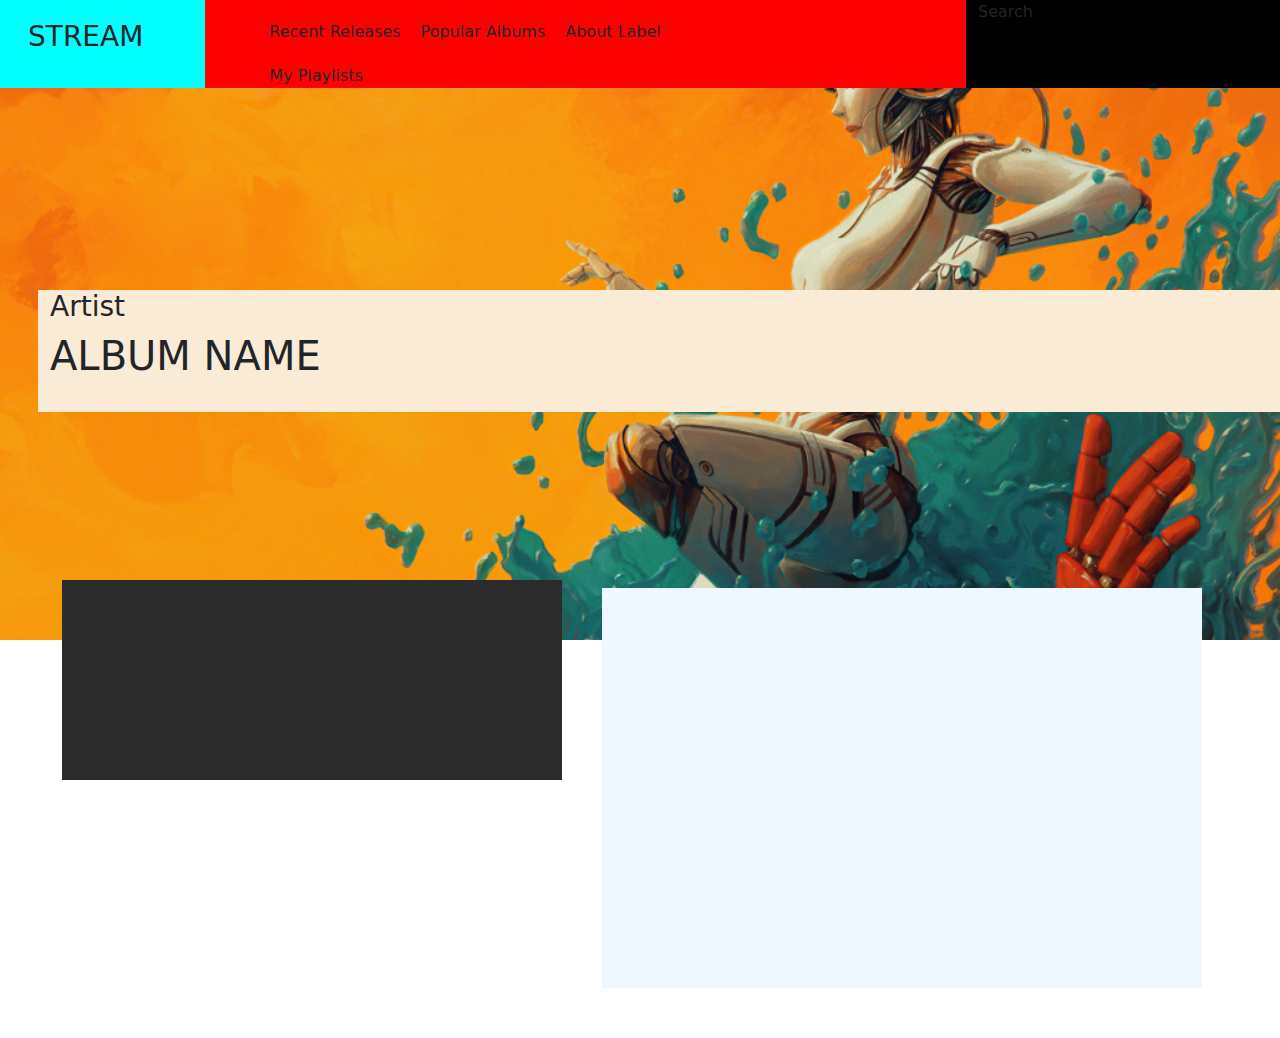
==== index.html @ 58744e67 "project setup" ====
<!DOCTYPE html>
<html lang="en">
<head>
    <meta charset="UTF-8">
    <meta http-equiv="X-UA-Compatible" content="IE=edge">
    <meta name="viewport" content="width=device-width, initial-scale=1.0">
    <title>Week 5</title>

    <!--External Sources-->
    <link rel="stylesheet" href="https://cdn.jsdelivr.net/npm/bootstrap@5.2.3/dist/css/bootstrap.min.css">
    <script src="https://cdn.jsdelivr.net/npm/bootstrap@5.2.3/dist/js/bootstrap.min.js"></script>

    <!--Internal Sources-->
    <link rel="stylesheet" href="css/main.css">
 
</head>
<body>
    <nav>
        <div class="row">
            <div class="col-2">
                <div class="logo">
                    <h3>STREAM</h3>
                </div>
            </div>
        <div class="col-7">
            <div class="nav-con">
                <ul>
                    <li>Recent Releases</li>
                    <li>Popular Albums</li>
                    <li>About Label</li>
                    <li>My Playlists</li>
                </ul>
            </div>
        </div>
        <div class="col-3">
            <div class="button">Search</div>
        </div>
        </div>
    
    </nav>

    <header> 
        <div class="row">
            <div class="col-12"><h3>Artist</h3></div>
        </div>
        <div class="row">
            <div class="col-12"><h1>ALBUM NAME</h1></div>
        </div>
        <div class="row">
            <div class="col-12">
                <div class="btn inverted"></div>
                <div class="btn normal"></div>
                <div class="btn-like"></div>
            </div>
        </div>
    </header>

    <div class="container-fluid">
        <div class="row">
            <div class="col-6">
                <div class="col-left"></div>
            </div>
            <div class="col-6">
                <div class="col-right">
                    <div class="text"><h1></h1></div>
                    <div class="btn-slider"></div>
                </div>
            </div>
        </div>
        <div class="row">
            <div class="col-3 video"></div>
            <div class="col-3"></div>
            <div class="col-3"></div>
            <div class="col-3"></div>
        </div>
        <div class="row">
            <div class="col-3"></div>
            <div class="col-3"></div>
            <div class="col-3"></div>
            <div class="col-3"></div>
        </div>
        <div class="row">
            <div class="col-3"></div>
            <div class="col-3"></div>
            <div class="col-3"></div>
            <div class="col-3"></div>
        </div>
     </div>    
    <footer></footer>
</body>
</html>
---- css/main.css ----
nav{
    width: 100%;
    height: 40px;
}
.nav-con{
    float: right;
    margin-right: 250px;
}
.col-2{
    padding-left: 40px;
    padding-top: 20px;
    background-color: aqua;
}
.col-7{
    background-color: red;
}
.col-3{
    background-color: black;

}
.col-12{
    background-color: antiquewhite;
}
.nav-con ul{
    list-style: none;
}
.nav-con li{
    float: left;
    margin-left: 20px;
    padding-top: 20px;  

}

header{
    width: 100%;
    height: 600px;
    background-image: url("../assets/logic_no_pressure_home_cover_image.png");
    background-size: cover;
    background-position: center;
    padding-left: 50px;
    padding-top: 250px;
}
.col-6{
    margin-top: -60px;
    margin-bottom: 50px;
}
.col-left{
    width: 500px;
    height: 200px;
    margin-left: 50px;
    background-color: #2b2b2b;
}
.col-right{
    width: 600px;
    height: 400px;
    background-color: aliceblue;
    margin-left: -50px;
}
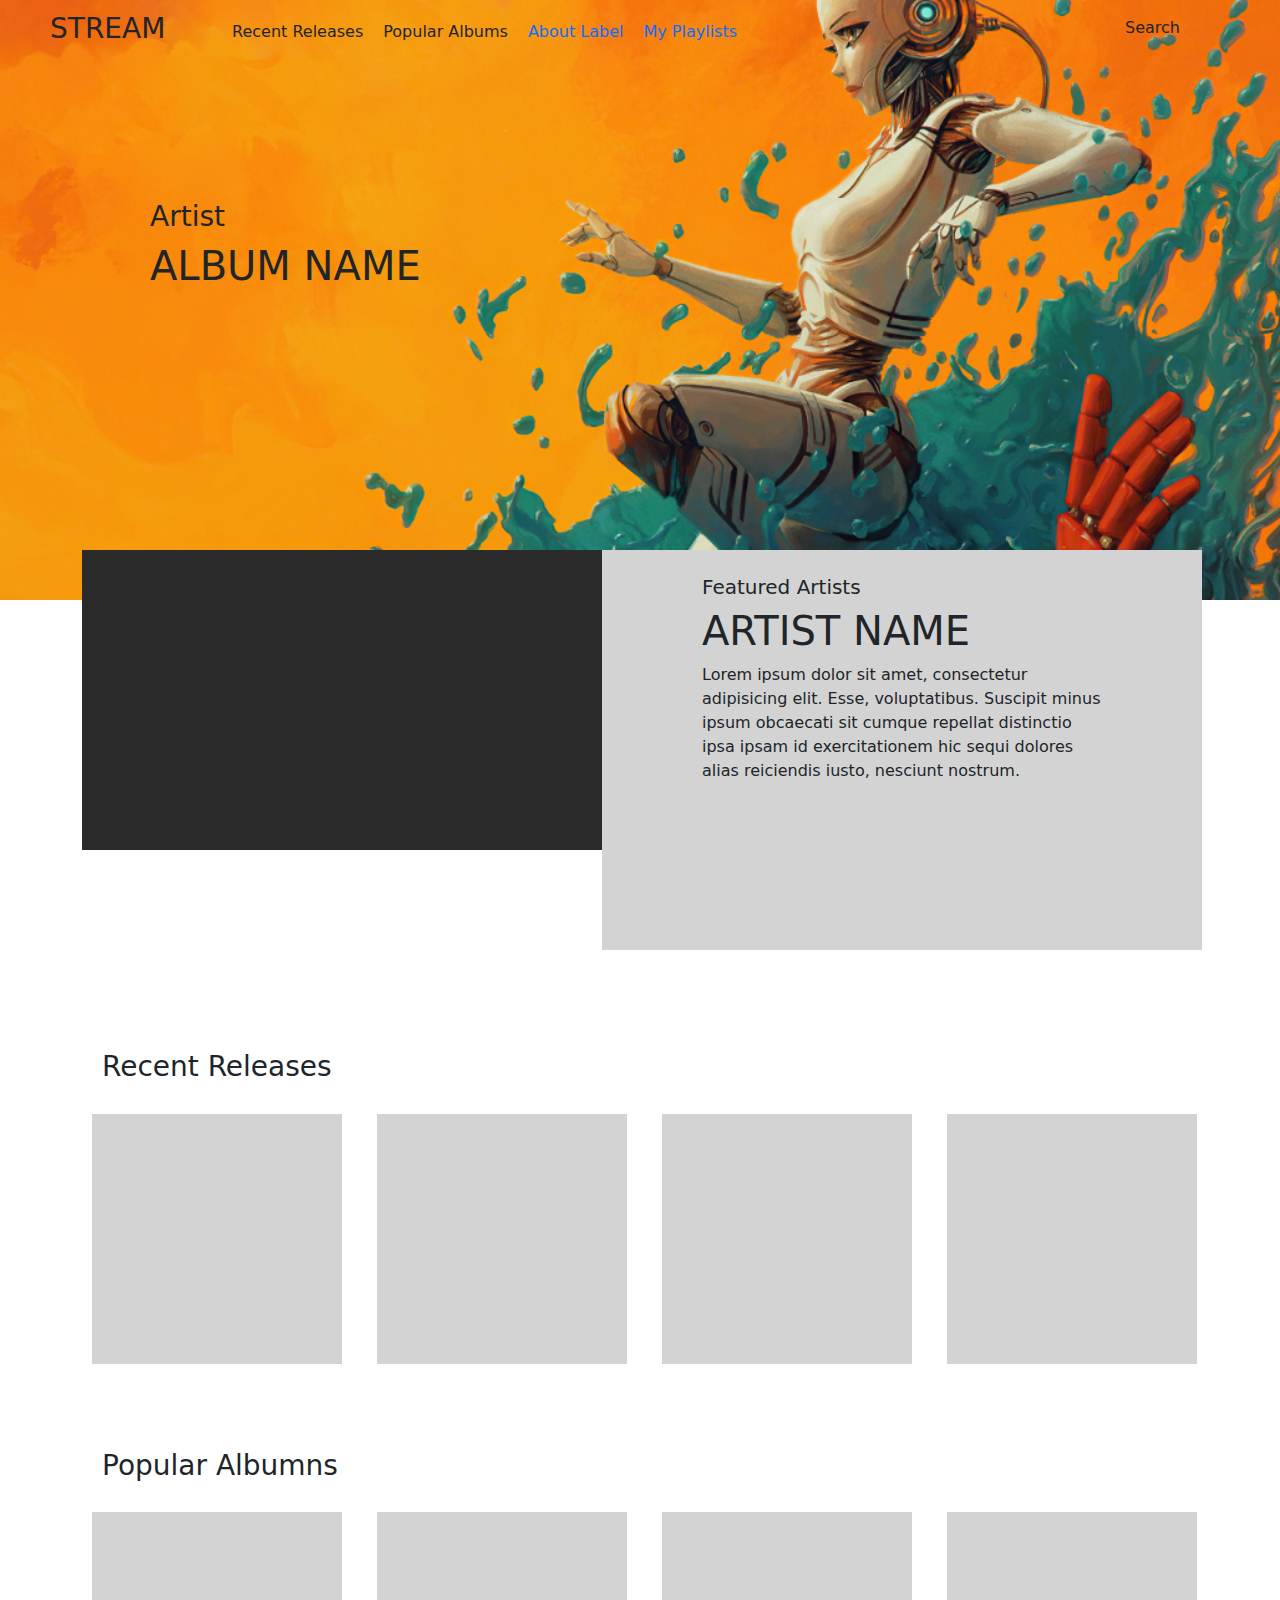
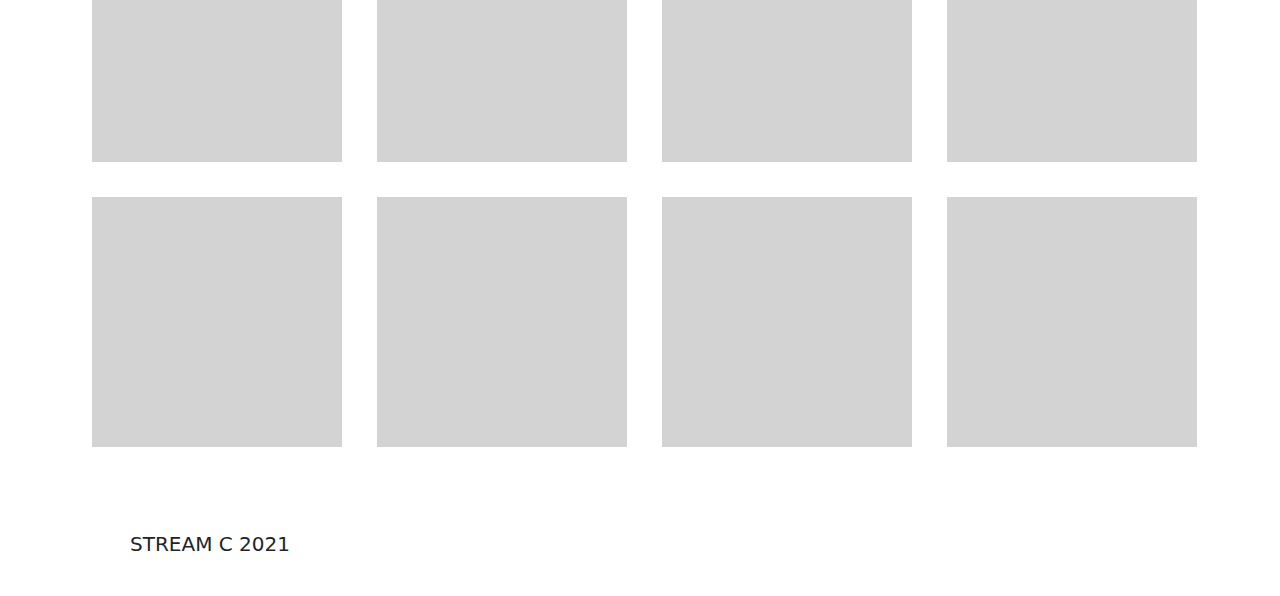
==== commit 3d585141: "Holy Fuck It's working" ====
--- a/index.html
+++ b/index.html
@@ -4,7 +4,7 @@
     <meta charset="UTF-8">
     <meta http-equiv="X-UA-Compatible" content="IE=edge">
     <meta name="viewport" content="width=device-width, initial-scale=1.0">
-    <title>Week 5</title>
+    <title>Page 1</title>
 
     <!--External Sources-->
     <link rel="stylesheet" href="https://cdn.jsdelivr.net/npm/bootstrap@5.2.3/dist/css/bootstrap.min.css">
@@ -16,76 +16,101 @@
 </head>
 <body>
     <nav>
-        <div class="row">
-            <div class="col-2">
-                <div class="logo">
-                    <h3>STREAM</h3>
-                </div>
-            </div>
-        <div class="col-7">
-            <div class="nav-con">
-                <ul>
-                    <li>Recent Releases</li>
-                    <li>Popular Albums</li>
-                    <li>About Label</li>
-                    <li>My Playlists</li>
-                </ul>
-            </div>
+        <div class="logo">
+            <h3>STREAM</h3>
         </div>
-        <div class="col-3">
+
+        <div class="nav-con">
+            <ul>  
+                <li>Recent Releases</li>
+                <li>Popular Albums</li>
+                <a href="pages/about.html"><li>About Label</li></a>
+                <a href="pages/playlist.html"><li>My Playlists</li></a>  
+            </ul>
             <div class="button">Search</div>
         </div>
-        </div>
-    
     </nav>
 
     <header> 
-        <div class="row">
-            <div class="col-12"><h3>Artist</h3></div>
-        </div>
-        <div class="row">
-            <div class="col-12"><h1>ALBUM NAME</h1></div>
-        </div>
-        <div class="row">
-            <div class="col-12">
+            <h3>Artist</h3>
+            <h1>ALBUM NAME</h1>
                 <div class="btn inverted"></div>
                 <div class="btn normal"></div>
                 <div class="btn-like"></div>
-            </div>
-        </div>
     </header>
 
-    <div class="container-fluid">
+    <div class="container">
         <div class="row">
             <div class="col-6">
-                <div class="col-left"></div>
+                <div class="col-left"><iframe style="position:relative; z-index: 2;" width="600" height="300" src="https://www.youtube.com/embed/Q4vryZTr6MA" title="YouTube video player" frameborder="0" allow="accelerometer; autoplay; clipboard-write; encrypted-media; gyroscope; picture-in-picture; web-share" allowfullscreen></iframe></div>
             </div>
             <div class="col-6">
                 <div class="col-right">
-                    <div class="text"><h1></h1></div>
+                    <div class="text">
+                        <h5>Featured Artists</h5>
+                        <h1>ARTIST NAME</h1>
+                        <p>Lorem ipsum dolor sit amet, consectetur adipisicing elit. Esse, voluptatibus. Suscipit minus ipsum obcaecati sit cumque repellat distinctio ipsa ipsam id exercitationem hic sequi dolores alias reiciendis iusto, nesciunt nostrum.</p>
+                    </div>
                     <div class="btn-slider"></div>
                 </div>
             </div>
         </div>
+
+        <div id="txt">
+            <h3>Recent Releases</h3>
+        </div>
+
         <div class="row">
-            <div class="col-3 video"></div>
-            <div class="col-3"></div>
-            <div class="col-3"></div>
-            <div class="col-3"></div>
+            <div class="col-3">
+                <div class="col-box"></div>
+            </div>
+            <div class="col-3">
+                <div class="col-box"></div>
+            </div>
+            <div class="col-3">
+                <div class="col-box"></div>
+            </div>
+            <div class="col-3">
+                <div class="col-box"></div>
+            </div>
         </div>
+
+        <div id="popular">
+            <h3>Popular Albumns</h3>
+        </div>
+
         <div class="row">
-            <div class="col-3"></div>
-            <div class="col-3"></div>
-            <div class="col-3"></div>
-            <div class="col-3"></div>
+            <div class="col-3">
+                <div class="col-box"></div>
+            </div>
+            <div class="col-3">
+                <div class="col-box"></div>
+            </div>
+            <div class="col-3">
+                <div class="col-box"></div>
+            </div>
+            <div class="col-3">
+                <div class="col-box"></div>
+            </div>
         </div>
+
         <div class="row">
-            <div class="col-3"></div>
-            <div class="col-3"></div>
-            <div class="col-3"></div>
-            <div class="col-3"></div>
+            <div class="col-3">
+                <div class="col-box"></div>
+            </div>
+            <div class="col-3">
+                <div class="col-box"></div>
+            </div>
+            <div class="col-3">
+                <div class="col-box"></div>
+            </div>
+            <div class="col-3">
+                <div class="col-box"></div>
+            </div>
         </div>
      </div>    
-    <footer></footer>
+    <footer>
+        <h5>STREAM C 2021</h5>
+    </footer> 
 </body>
 </html>--- a/css/main.css
+++ b/css/main.css
@@ -1,25 +1,12 @@
-nav{
-    width: 100%;
-    height: 40px;
+.logo{
+    float: left;
+    padding-left: 50px;
+    padding-top: 12px;
 }
 .nav-con{
     float: right;
-    margin-right: 250px;
-}
-.col-2{
-    padding-left: 40px;
-    padding-top: 20px;
-    background-color: aqua;
-}
-.col-7{
-    background-color: red;
-}
-.col-3{
-    background-color: black;
-
-}
-.col-12{
-    background-color: antiquewhite;
+    margin-right: 100px;
+    width: 1000px;
 }
 .nav-con ul{
     list-style: none;
@@ -28,32 +15,62 @@
     float: left;
     margin-left: 20px;
     padding-top: 20px;  
-
+} 
+.button{
+    float: right;
+    margin-left: 200px;
 }
-
 header{
     width: 100%;
     height: 600px;
     background-image: url("../assets/logic_no_pressure_home_cover_image.png");
     background-size: cover;
     background-position: center;
-    padding-left: 50px;
-    padding-top: 250px;
+    padding-left: 150px;
+    padding-top: 200px;
 }
-.col-6{
-    margin-top: -60px;
-    margin-bottom: 50px;
-}
+
 .col-left{
-    width: 500px;
-    height: 200px;
-    margin-left: 50px;
+    width: 600px;
+    height: 300px;
+    margin: auto 0;
+    margin-top: -50px;
     background-color: #2b2b2b;
 }
 .col-right{
     width: 600px;
     height: 400px;
-    background-color: aliceblue;
+    background-color: lightgrey;
     margin-left: -50px;
+    margin-bottom: 50px;
+    margin-top: -50px;
+}
+.text{
+    width: 500px;
+    padding-top: 25px;
+    padding-left: 100px;
+}
+.col-box{
+    width: 250px;
+    height: 250px;
+    margin-left: 10px;
+    margin-bottom: 35px;
+    background: lightgrey;
+}  
+
+#txt{
+    margin-left: 20px;
+    margin-top: 50px;
+    margin-bottom: 30px;
 }
 
+#popular{
+    margin-left: 20px;
+    margin-top: 50px;
+    margin-bottom: 30px;
+}
+footer{
+    margin-top: 50px;
+    margin-bottom: 40px;
+    margin-left: 130px;
+}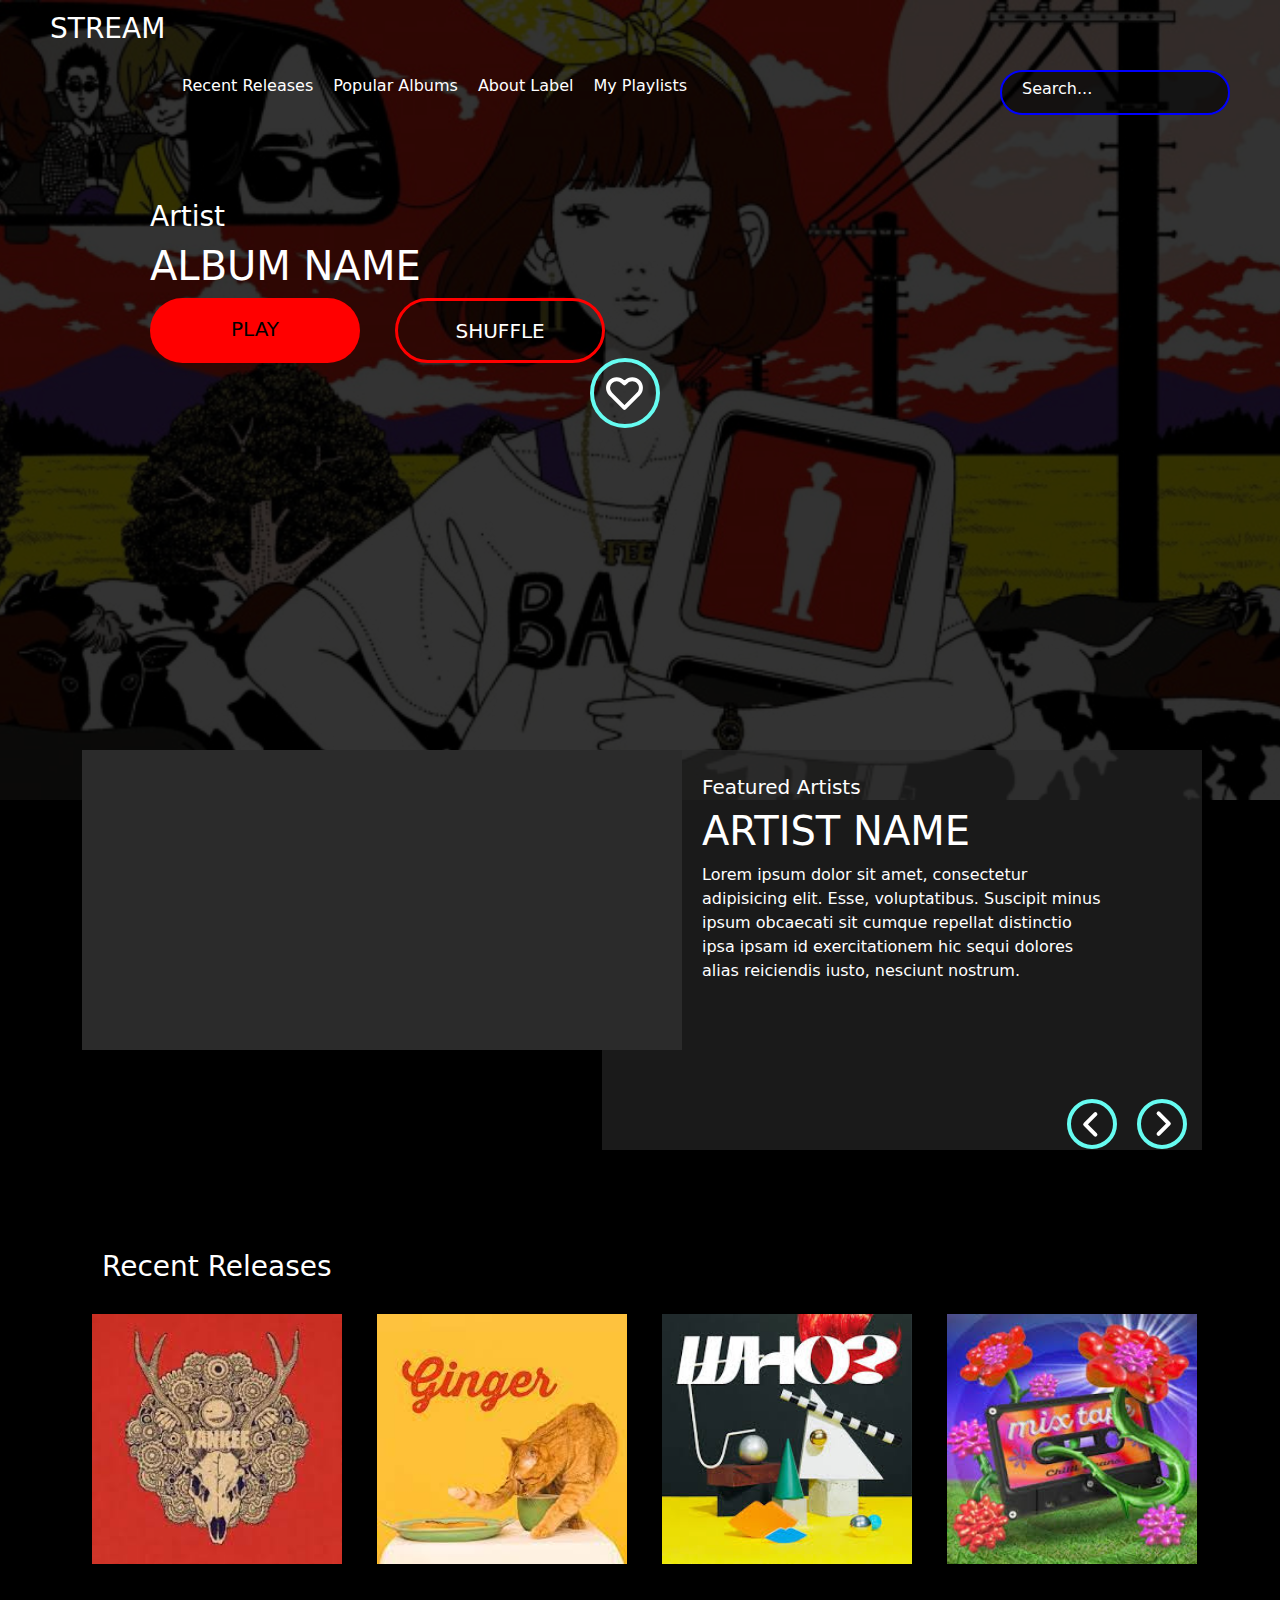
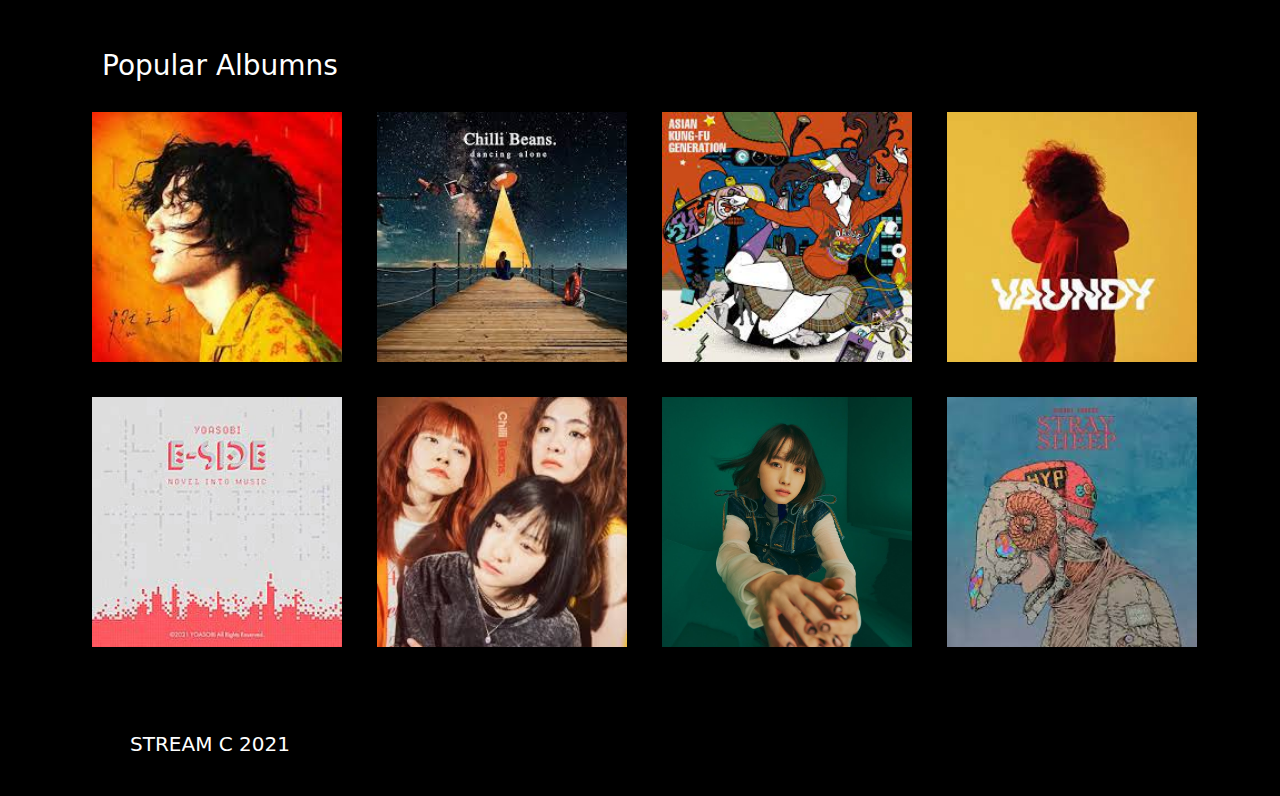
==== commit 8a79629f: "I don't know why it's not working" ====
--- a/index.html
+++ b/index.html
@@ -27,22 +27,29 @@
                 <a href="pages/about.html"><li>About Label</li></a>
                 <a href="pages/playlist.html"><li>My Playlists</li></a>  
             </ul>
-            <div class="button">Search</div>
+            <div class="button">Search...</div>
         </div>
     </nav>
 
     <header> 
+        <div class="overlay-header">
             <h3>Artist</h3>
             <h1>ALBUM NAME</h1>
-                <div class="btn inverted"></div>
-                <div class="btn normal"></div>
-                <div class="btn-like"></div>
+
+                <div class="btn inverted"><h5>PLAY</h5></div>
+                <div class="btn normal"><h5>SHUFFLE</h5></div>
+                <div class="btn-like">
+                    <img src="assets/heart_icon.svg" alt="Heart Icon">
+                </div>      
+        </div> 
     </header>
 
     <div class="container">
         <div class="row">
             <div class="col-6">
-                <div class="col-left"><iframe style="position:relative; z-index: 2;" width="600" height="300" src="https://www.youtube.com/embed/Q4vryZTr6MA" title="YouTube video player" frameborder="0" allow="accelerometer; autoplay; clipboard-write; encrypted-media; gyroscope; picture-in-picture; web-share" allowfullscreen></iframe></div>
+                <div class="col-left">
+                    <iframe style="position:relative; z-index: 2;" width="600" height="300" src="https://www.youtube.com/embed/L9jpMYn8q0g" title="YouTube video player" frameborder="0" allow="accelerometer; autoplay; clipboard-write; encrypted-media; gyroscope; picture-in-picture; web-share" allowfullscreen></iframe>
+                </div>
             </div>
             <div class="col-6">
                 <div class="col-right">
@@ -51,7 +58,10 @@
                         <h1>ARTIST NAME</h1>
                         <p>Lorem ipsum dolor sit amet, consectetur adipisicing elit. Esse, voluptatibus. Suscipit minus ipsum obcaecati sit cumque repellat distinctio ipsa ipsam id exercitationem hic sequi dolores alias reiciendis iusto, nesciunt nostrum.</p>
                     </div>
-                    <div class="btn-slider"></div>
+                    <div class="btn-slider">
+                        <img src="assets/left_arrow_icon.svg" alt="left arrow icon">
+                        <img src="assets/right_arrow_icon.svg" alt="right arrow icon">
+                    </div>
                 </div>
             </div>
         </div>
@@ -62,16 +72,16 @@
 
         <div class="row">
             <div class="col-3">
-                <div class="col-box"></div>
+                    <div class="col-box video-one"></div>
             </div>
             <div class="col-3">
-                <div class="col-box"></div>
+                <div class="col-box two"></div>
             </div>
             <div class="col-3">
-                <div class="col-box"></div>
+                <div class="col-box three"></div>
             </div>
             <div class="col-3">
-                <div class="col-box"></div>
+                <div class="col-box four"></div>
             </div>
         </div>
 
@@ -81,31 +91,31 @@
 
         <div class="row">
             <div class="col-3">
-                <div class="col-box"></div>
+                <div class="col-box video-two"></div>
             </div>
             <div class="col-3">
-                <div class="col-box"></div>
+                <div class="col-box iitwo"></div>
             </div>
             <div class="col-3">
-                <div class="col-box"></div>
+                <div class="col-box iithree"></div>
             </div>
             <div class="col-3">
-                <div class="col-box"></div>
+                <div class="col-box iifour"></div>
             </div>
         </div>
 
         <div class="row">
             <div class="col-3">
-                <div class="col-box"></div>
+                    <div class="col-box video-three"></div>
             </div>
             <div class="col-3">
-                <div class="col-box"></div>
+                    <div class="col-box iiione"></div>
             </div>
             <div class="col-3">
-                <div class="col-box"></div>
+                    <div class="col-box iiitwo"></div>
             </div>
             <div class="col-3">
-                <div class="col-box"></div>
+                    <div class="col-box iiithree"></div>
             </div>
         </div>
      </div>    
--- a/css/main.css
+++ b/css/main.css
@@ -1,12 +1,18 @@
+body{
+    background: black;
+}
 .logo{
     float: left;
     padding-left: 50px;
     padding-top: 12px;
+    color: white;
 }
 .nav-con{
     float: right;
-    margin-right: 100px;
-    width: 1000px;
+    margin-right: 50px;
+    width: 1100px;
+    height: 80px;
+    color: white;
 }
 .nav-con ul{
     list-style: none;
@@ -15,19 +21,71 @@
     float: left;
     margin-left: 20px;
     padding-top: 20px;  
+    color: white;
 } 
 .button{
     float: right;
-    margin-left: 200px;
-}
+    margin-left: 220px;
+    width: 230px;
+    height: 45px;
+    background-color: rgba(0, 0, 0, 0.6);
+    border-radius: 25px;
+    border: 2px solid blue;
+    padding-left: 20px;
+    padding-top: 5px;
+    color: white;
+}
+
 header{
     width: 100%;
-    height: 600px;
-    background-image: url("../assets/logic_no_pressure_home_cover_image.png");
-    background-size: cover;
-    background-position: center;
+    height: 800px;
+    background-image: url("../assets/cover1.jpg");
+    background-size: cover;
+    background-position: center;
+    color: white;
+}
+.overlay-header{
+    width: 100%;
+    height: 800px;
+    background-color: rgba(0, 0, 0, 0.8);
     padding-left: 150px;
     padding-top: 200px;
+}
+.btn{
+    width: 210px;
+    height: 65px;
+    margin-right: 30px;
+    border-radius: 50px;
+    padding-top: 18px;
+}
+.inverted{
+    background-color: red;
+    color: black;
+}
+.normal{
+    color: white;
+    background-color: none;
+    border: 3px solid red;
+    padding-top: 18px;
+
+}
+.normal:hover{
+    color: white;
+    background-color: red;
+    padding-top: 18px;
+
+}
+.inverted:hover{
+    cursor: pointer;
+    border: 3px solid red;
+    color: white;
+    padding-top: 18px;
+
+}
+.btn-like{
+    float: right;
+    margin-right: 620px;
+    margin-top: -5px;
 }
 
 .col-left{
@@ -40,15 +98,23 @@
 .col-right{
     width: 600px;
     height: 400px;
-    background-color: lightgrey;
+    background-color:rgba(43, 43, 43, 0.6);
     margin-left: -50px;
     margin-bottom: 50px;
     margin-top: -50px;
+    color: white;
 }
 .text{
     width: 500px;
     padding-top: 25px;
     padding-left: 100px;
+}
+.btn-slider{
+    padding-top: 100px;
+    margin-left: 450px;
+}
+.btn-slider img{
+    margin-left: 15px;
 }
 .col-box{
     width: 250px;
@@ -62,15 +128,77 @@
     margin-left: 20px;
     margin-top: 50px;
     margin-bottom: 30px;
-}
-
+    color: white;
+}
+.video-one{
+    background-image: url("../assets/yankee.jpg");
+    background-size: cover;
+    background-position: center;
+}
+.two{
+    background-image: url("../assets/ginger.jpg");
+    background-size: cover;
+    background-position: center;
+}
+.three{
+    background-image: url("../assets/who.jpg");
+    background-size: cover;
+    background-position: center;
+}
+.four{
+    background-image: url("../assets/mix.jpg");
+    background-size: cover;
+    background-position: center;
+}
 #popular{
     margin-left: 20px;
     margin-top: 50px;
     margin-bottom: 30px;
+    color: white;
+}
+.video-two{
+    background-image: url("../assets/fuji_kaze.jpg");
+    background-size: cover;
+    background-position: center;
+}
+.iitwo{
+    background-image: url("../assets/chillibeans.png");
+    background-size: cover;
+    background-position: center;
+}
+.iithree{
+    background-image: url("../assets/kungfu.jpg");
+    background-size: cover;
+    background-position: center;
+}
+.iifour{
+    background-image: url("../assets/vaundy.jpg");
+    background-size: cover;
+    background-position: center;
+}
+.video-three{
+    background-image: url("../assets/yaosobi.jpg");
+    background-size: cover;
+    background-position: center;
+}
+.iiione{
+    background-image: url("../assets/chilli.jpg");
+    background-size: cover;
+    background-position: center;
+}
+.iiitwo{
+    background-image: url("../assets/tomoo.jpg");
+    background-size: cover;
+    background-position: center;
+}
+.iiithree{
+    background-image: url("../assets/sheep.jpg");
+    background-size: cover;
+    background-position: center;
 }
 footer{
     margin-top: 50px;
     margin-bottom: 40px;
     margin-left: 130px;
+    color: white;
 }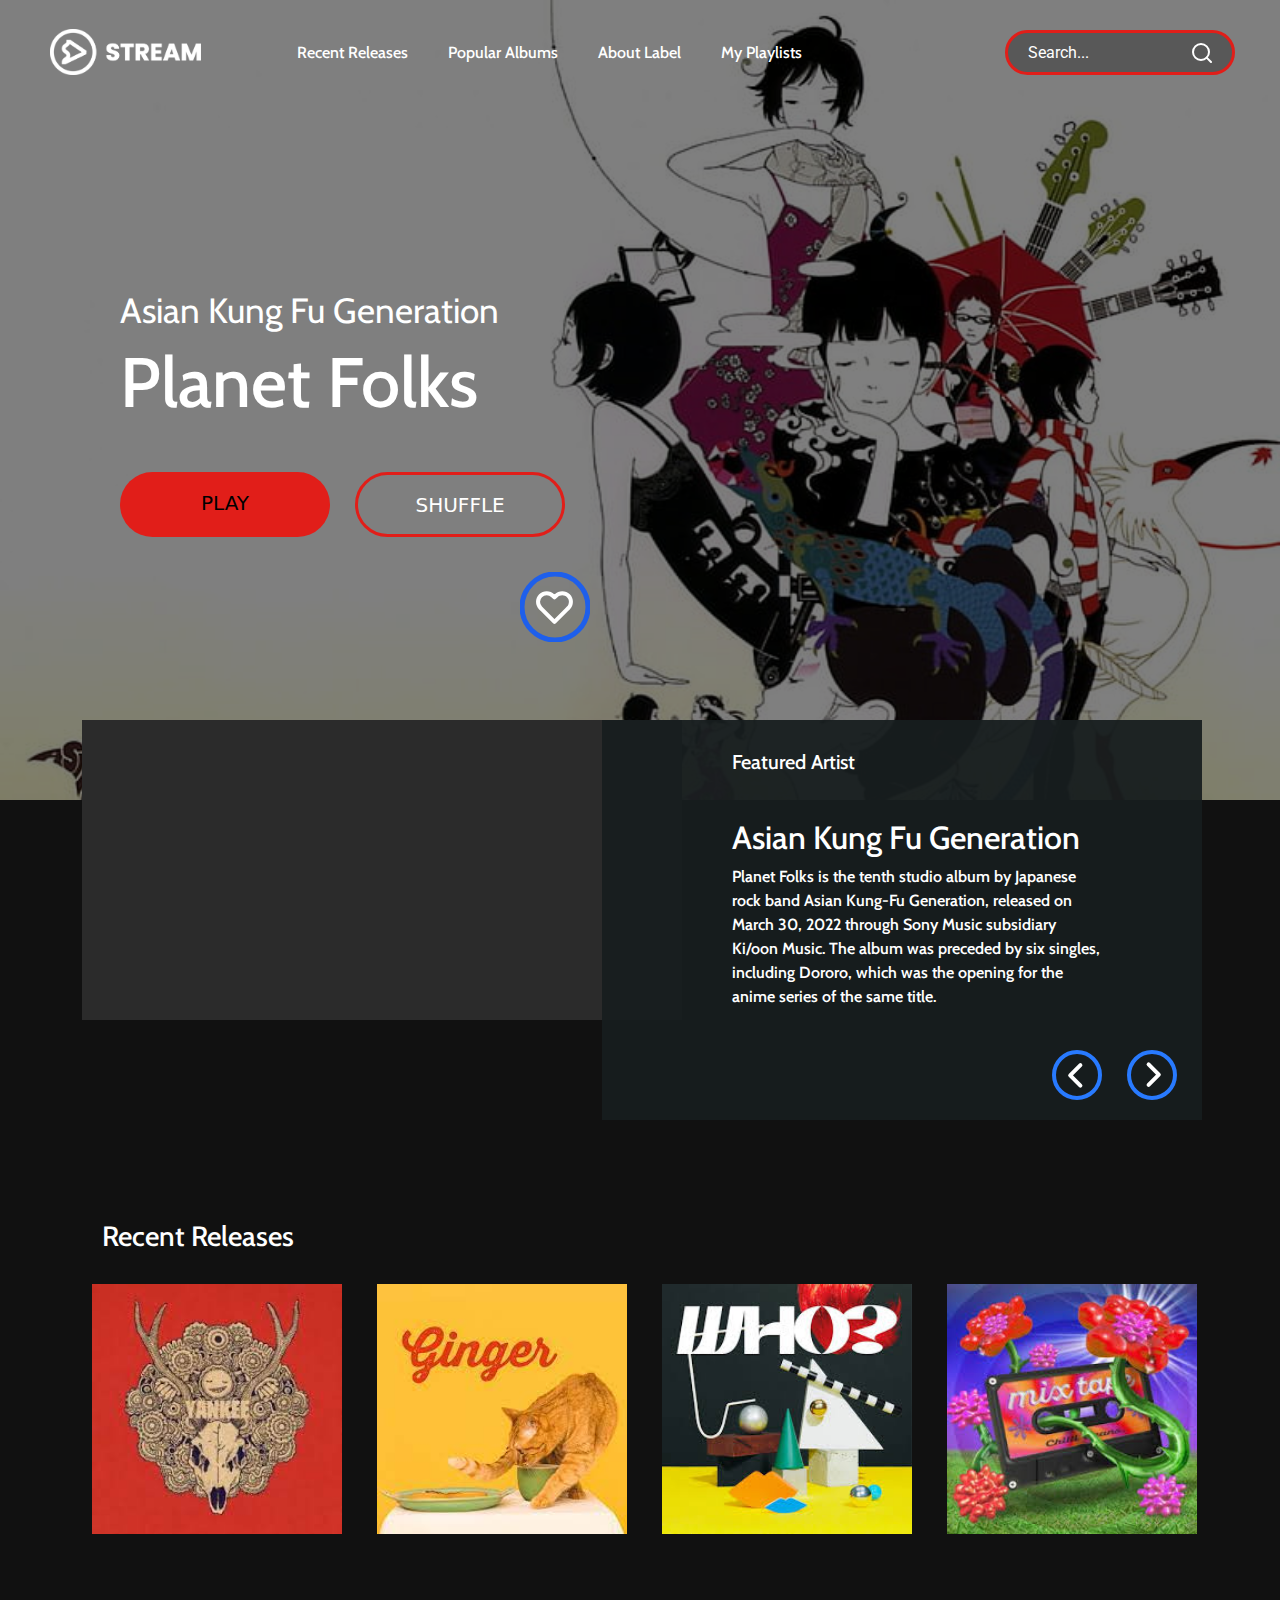
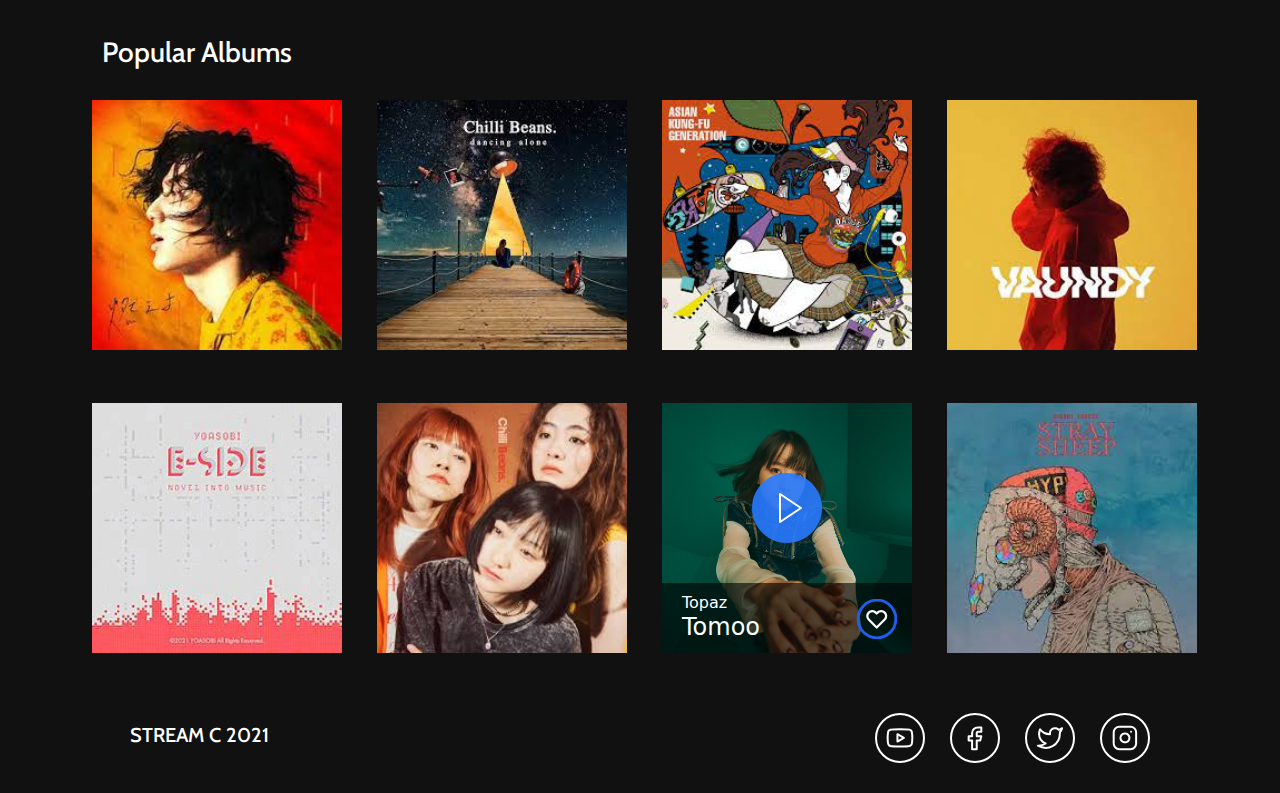
==== commit 1cf4bff2: "I'm going to bed" ====
--- a/index.html
+++ b/index.html
@@ -9,32 +9,47 @@
     <!--External Sources-->
     <link rel="stylesheet" href="https://cdn.jsdelivr.net/npm/bootstrap@5.2.3/dist/css/bootstrap.min.css">
     <script src="https://cdn.jsdelivr.net/npm/bootstrap@5.2.3/dist/js/bootstrap.min.js"></script>
+    <link rel="preconnect" href="https://fonts.googleapis.com">
+    <link rel="preconnect" href="https://fonts.gstatic.com" crossorigin>
+    <link href="https://fonts.googleapis.com/css2?family=Cabin&family=Roboto:wght@400;700&display=swap" rel="stylesheet">
+    <link href="https://fonts.googleapis.com/css2?family=Cabin&family=Roboto:wght@400;700&display=swap" rel="stylesheet">
 
     <!--Internal Sources-->
     <link rel="stylesheet" href="css/main.css">
  
 </head>
 <body>
-    <nav>
-        <div class="logo">
-            <h3>STREAM</h3>
-        </div>
-
-        <div class="nav-con">
-            <ul>  
-                <li>Recent Releases</li>
-                <li>Popular Albums</li>
-                <a href="pages/about.html"><li>About Label</li></a>
-                <a href="pages/playlist.html"><li>My Playlists</li></a>  
-            </ul>
-            <div class="button">Search...</div>
-        </div>
-    </nav>
-
-    <header> 
+    <header>
+        <nav>
+            <div class="container-fluid">
+                <div class="row">
+                <div class="col-2">
+                    <div class="logo">
+                        <a href="index.html"><img style="width: 80%;height: 80%;" src="assets/stream_logo_white.png" alt="company logo"></a>
+                    </div>
+                </div>
+                <div class="col-7">
+                    <div class="nav-con">
+                        <ul>  
+                            <a href="#txt"><li>Recent Releases</li></a>
+                            <a href="#popular"><li>Popular Albums</li></a>
+                            <a href="pages/about.html"><li>About Label</li></a>
+                            <a href="pages/playlist.html"><li>My Playlists</li></a>  
+                        </ul>
+                    </div>
+                </div>
+                <div class="col-3">
+                    <div class="button">
+                        Search...
+                        <img src="assets/search_icon.svg" alt="search icon">
+                    </div>
+                </div>
+                </div>
+            </div>
+        </nav>
         <div class="overlay-header">
-            <h3>Artist</h3>
-            <h1>ALBUM NAME</h1>
+            <h3>Asian Kung Fu Generation</h3>
+            <h1>Planet Folks</h1>
 
                 <div class="btn inverted"><h5>PLAY</h5></div>
                 <div class="btn normal"><h5>SHUFFLE</h5></div>
@@ -54,9 +69,9 @@
             <div class="col-6">
                 <div class="col-right">
                     <div class="text">
-                        <h5>Featured Artists</h5>
-                        <h1>ARTIST NAME</h1>
-                        <p>Lorem ipsum dolor sit amet, consectetur adipisicing elit. Esse, voluptatibus. Suscipit minus ipsum obcaecati sit cumque repellat distinctio ipsa ipsam id exercitationem hic sequi dolores alias reiciendis iusto, nesciunt nostrum.</p>
+                        <h5>Featured Artist</h5>
+                        <h2>Asian Kung Fu Generation</h2>
+                        <p>Planet Folks is the tenth studio album by Japanese rock band Asian Kung-Fu Generation, released on March 30, 2022 through Sony Music subsidiary Ki/oon Music. The album was preceded by six singles, including Dororo, which was the opening for the anime series of the same title.</p>
                     </div>
                     <div class="btn-slider">
                         <img src="assets/left_arrow_icon.svg" alt="left arrow icon">
@@ -65,62 +80,272 @@
                 </div>
             </div>
         </div>
-
+    <section>
         <div id="txt">
             <h3>Recent Releases</h3>
         </div>
 
         <div class="row">
-            <div class="col-3">
-                    <div class="col-box video-one"></div>
-            </div>
-            <div class="col-3">
-                <div class="col-box two"></div>
-            </div>
-            <div class="col-3">
-                <div class="col-box three"></div>
-            </div>
-            <div class="col-3">
-                <div class="col-box four"></div>
-            </div>
-        </div>
-
+            
+                <div class="col-3">
+                        <div class="col-box video-one">
+                            <div class="overlay">
+                                <div class="icon">
+                                    <img src="assets/play_icon.svg" alt="play icon">
+                                </div>
+                                
+                                <div class="content">
+                                    <div class="skrif">
+                                        <p>Yankee</p>
+                                        <h4>Kenshi Yonezu</h4>
+                                    </div>
+                                    <div class="like">
+                                        <img style="width: 40px; height: 40px;"src="assets/heart_icon.svg" alt="Heart Icon">
+                                    </div> 
+                                </div>  
+                            </div>
+                        </div>
+                </div>
+                <div class="col-3">
+                    <div class="col-box two">
+                        <div class="overlay">
+                            <div class="icon">
+                                <img src="assets/play_icon.svg" alt="play icon">
+                            </div>
+                            
+                            <div class="content">
+                                <div class="skrif">
+                                    <p>Ginger</p>
+                                    <h4>Tomoo</h4>
+                                </div>
+                                <div class="like">
+                                    <img style="width: 40px; height: 40px;" src="assets/heart_icon.svg" alt="Heart Icon">
+                                </div> 
+                            </div> 
+                        </div>
+                    </div>
+                </div>
+                <div class="col-3">
+                    <div class="col-box three">
+                        <div class="overlay">
+                            <div class="icon">
+                                <img src="assets/play_icon.svg" alt="play icon">
+                            </div>
+                            
+                            <div class="content">
+                                <div class="skrif">
+                                    <p>Who?</p>
+                                    <h4>Ikimono Gakari</h4>
+                                </div>
+                                <div class="like">
+                                    <img style="width: 40px; height: 40px;" src="assets/heart_icon.svg" alt="Heart Icon">
+                                </div> 
+                            </div>  
+                        </div>
+                    </div>
+                </div>
+                <div class="col-3">
+                    <div class="col-box four">
+                        <div class="overlay">
+                            <div class="icon">
+                                <img src="assets/play_icon.svg" alt="play icon">
+                            </div>
+                            
+                            <div class="content">
+                                <div class="skrif">
+                                    <p>Mix Tape</p>
+                                    <h4>Chilli Beans</h4>
+                                </div>
+                                <div class="like">
+                                    <img style="width: 40px; height: 40px;"src="assets/heart_icon.svg" alt="Heart Icon">
+                                </div> 
+                            </div> 
+                        </div>
+                    </div>
+                </div>
+            
+        </div>
+    </section>
+    <section>
         <div id="popular">
-            <h3>Popular Albumns</h3>
+            <h3>Popular Albums</h3>
         </div>
 
         <div class="row">
-            <div class="col-3">
-                <div class="col-box video-two"></div>
-            </div>
-            <div class="col-3">
-                <div class="col-box iitwo"></div>
-            </div>
-            <div class="col-3">
-                <div class="col-box iithree"></div>
-            </div>
-            <div class="col-3">
-                <div class="col-box iifour"></div>
-            </div>
+                <div class="col-3">
+                    <div class="col-box video-two">
+                        <div class="overlay">
+                            <div class="icon">
+                                <img src="assets/play_icon.svg" alt="play icon">
+                            </div>
+                            
+                            <div class="content">
+                                <div class="skrif">
+                                    <p>Love All Serve All</p>
+                                    <h4>Fuji Kaze</h4>
+                                </div>
+                                <div class="like">
+                                    <img style="width: 40px; height: 40px;" src="assets/heart_icon.svg" alt="Heart Icon">
+                                </div> 
+                            </div>   
+                        </div>
+                    </div>
+                </div>
+                <div class="col-3">
+                    <div class="col-box iitwo">
+                        <div class="overlay">
+                            <div class="icon">
+                                <img src="assets/play_icon.svg" alt="play icon">
+                            </div>
+                            
+                            <div class="content">
+                                <div class="skrif">
+                                    <p>Dance Alone</p>
+                                    <h4>Chilli Beans</h4>
+                                </div>
+                                <div class="like">
+                                    <img style="width: 40px; height: 40px;" src="assets/heart_icon.svg" alt="Heart Icon">
+                                </div> 
+                            </div> 
+                        </div>
+                    </div>
+                </div>
+                <div class="col-3">
+                    <div class="col-box iithree">
+                        <div class="overlay">
+                            <div class="icon">
+                                <img src="assets/play_icon.svg" alt="play icon">
+                            </div>
+                            
+                            <div class="content">
+                                <div class="skrif">
+                                    <p>荒野を歩け</p>
+                                    <h4>Asian Kung Fu...</h4>
+                                </div>
+                                <div class="like">
+                                    <img style="width: 40px; height: 40px;" src="assets/heart_icon.svg" alt="Heart Icon">
+                                </div> 
+                            </div> 
+                        </div>
+                    </div>
+                </div>
+                <div class="col-3">
+                    <div class="col-box iifour">
+                        <div class="overlay">
+                            <div class="icon">
+                                <img src="assets/play_icon.svg" alt="play icon">
+                            </div>
+                            
+                            <div class="content">
+                                <div class="skrif">
+                                    <p>Strobo</p>
+                                    <h4>Vaundy</h4>
+                                </div>
+                                <div class="like">
+                                    <img style="width: 40px; height: 40px;" src="assets/heart_icon.svg" alt="Heart Icon">
+                                </div> 
+                            </div> 
+                        </div>
+                    </div>
+           
+        </div>
         </div>
 
         <div class="row">
-            <div class="col-3">
-                    <div class="col-box video-three"></div>
-            </div>
-            <div class="col-3">
-                    <div class="col-box iiione"></div>
-            </div>
-            <div class="col-3">
-                    <div class="col-box iiitwo"></div>
-            </div>
-            <div class="col-3">
-                    <div class="col-box iiithree"></div>
-            </div>
-        </div>
-     </div>    
+            
+                <div class="col-3">
+                        <div class="col-box video-three">
+                            <div class="overlay">
+                                <div class="icon">
+                                    <img src="assets/play_icon.svg" alt="play icon">
+                                </div>
+                                
+                                <div class="content">
+                                    <div class="skrif">
+                                        <p>E-Side</p>
+                                        <h4>Yoasobi</h4>
+                                    </div>
+                                    <div class="like">
+                                        <img style="width: 40px; height: 40px;"src="assets/heart_icon.svg" alt="Heart Icon">
+                                    </div> 
+                                </div> 
+                            </div>
+                        </div>
+                </div>
+                <div class="col-3">
+                        <div class="col-box iiione">
+                            <div class="overlay">
+                                <div class="icon">
+                                    <img src="assets/play_icon.svg" alt="play icon">
+                                </div>
+                                
+                                <div class="content">
+                                    <div class="skrif">
+                                        <p>Chilli Beans</p>
+                                        <h4>Chilli Beans</h4>
+                                    </div>
+                                    <div class="like">
+                                        <img style="width: 40px; height: 40px;"src="assets/heart_icon.svg" alt="Heart Icon">
+                                    </div> 
+                                </div> 
+                            </div>
+                        </div>
+                </div>
+
+            <!--IDK what happened here bro-->
+
+                <div class="col-3">
+                        <div class="col-box tomoo">
+                            <div class="icon">
+                                <img src="assets/play_icon.svg" alt="play icon">
+                            </div>
+                            
+                            <div class="content">
+                                <div class="skrif">
+                                    <p>Topaz</p>
+                                    <h4>Tomoo</h4>
+                                </div>
+                                <div class="like">
+                                    <img style="width: 40px; height: 40px;" src="assets/heart_icon.svg" alt="Heart Icon">
+                                </div> 
+                            </div> 
+                        </div>
+                </div>
+                <div class="col-3">
+                        <div class="col-box iiithree">
+                            <div class="overlay">
+                                <div class="icon">
+                                    <img src="assets/play_icon.svg" alt="play icon">
+                                </div>
+                                
+                                <div class="content">
+                                    <div class="skrif">
+                                        <p>Sheep</p>
+                                        <h4>Kenshi Yonezu</h4>
+                                    </div>
+                                    <div class="like">
+                                        <img style="width: 40px; height: 40px;" src="assets/heart_icon.svg" alt="Heart Icon">
+                                    </div> 
+                                </div> 
+                            </div>
+                        </div>
+                </div>
+        </div>
+    </section>
+    </div>    
+
     <footer>
-        <h5>STREAM C 2021</h5>
+        <div class="text">
+            <h5>STREAM C 2021</h5>
+        </div>
+        <div class="socials">
+            <a href="https://www.youtube.com/" target="blank"><img src="assets/youtube_icon.svg" alt=""></a>
+            <a href="https://www.facebook.com/" target="blank"><img src="assets/facebook_icon.svg" alt=""></a>
+            <a href="https://twitter.com/" target="blank"><img src="assets/twitter_icon.svg" alt=""></a>
+            <a href="https://www.instagram.com/" target="blank"><img src="assets/instagram_icon.svg" alt=""></a>
+        </div>
     </footer> 
 </body>
-</html>+</html>
+
+<!--I'm going to sleep now TT-->--- a/css/main.css
+++ b/css/main.css
@@ -1,134 +1,204 @@
 body{
-    background: black;
+    background: rgb(17, 17, 17);
 }
 .logo{
-    float: left;
-    padding-left: 50px;
-    padding-top: 12px;
-    color: white;
+    text-align: right;
+    margin-top: 29px;
 }
 .nav-con{
-    float: right;
-    margin-right: 50px;
+    margin-right: 150px;
     width: 1100px;
     height: 80px;
-    color: white;
+    font-family: 'Cabin', sans-serif;
+    font-weight: 500;
 }
 .nav-con ul{
     list-style: none;
 }
 .nav-con li{
     float: left;
-    margin-left: 20px;
-    padding-top: 20px;  
+    margin-left: 40px;
+    margin-top: 25px;  
     color: white;
 } 
 .button{
-    float: right;
-    margin-left: 220px;
+    margin: 0 auto;
     width: 230px;
     height: 45px;
-    background-color: rgba(0, 0, 0, 0.6);
+    margin-top: 30px;
+    background-color: rgba(0, 0, 0, 0.3);
     border-radius: 25px;
-    border: 2px solid blue;
-    padding-left: 20px;
-    padding-top: 5px;
-    color: white;
+    border: 3px solid #E11E19;
+    padding-left: 20px;
+    padding-top: 8px;
+    color: white;
+    font-family: 'Roboto', sans-serif;
+    font-weight: 400;
+}
+.button img{
+    float: right;
+    margin-right: 20px;
+    padding-top: 2px;
 }
 
 header{
     width: 100%;
     height: 800px;
-    background-image: url("../assets/cover1.jpg");
-    background-size: cover;
-    background-position: center;
-    color: white;
+    background-image: url("../assets/alternative-rock.jpg");
+    background-position: none;
+    background-size: cover;
+    color: white;
+}
+header h3{
+    margin-top: 90px;
+    font-family: 'Cabin', sans-serif;
+    font-weight: 400;
+    font-size: 35px;
+}
+header h1{
+    font-family: 'Cabin', sans-serif;
+    font-weight: 500;
+    font-size: 70px;
 }
 .overlay-header{
     width: 100%;
     height: 800px;
-    background-color: rgba(0, 0, 0, 0.8);
-    padding-left: 150px;
+    background-color: rgba(0, 0, 0, 0.5);
+    padding-left: 120px;
     padding-top: 200px;
+    margin-top: -96px;
 }
 .btn{
     width: 210px;
     height: 65px;
-    margin-right: 30px;
+    margin-right: 20px;
     border-radius: 50px;
     padding-top: 18px;
 }
 .inverted{
-    background-color: red;
+    margin-top: 40px;
+    background-color:#E11E19 ;
     color: black;
 }
 .normal{
+    margin-top: 40px;
     color: white;
     background-color: none;
-    border: 3px solid red;
+    border: 3px solid #E11E19;
     padding-top: 18px;
 
 }
 .normal:hover{
-    color: white;
-    background-color: red;
+    color: black;
+    background-color:#E11E19 ;
     padding-top: 18px;
 
 }
 .inverted:hover{
     cursor: pointer;
-    border: 3px solid red;
-    color: white;
-    padding-top: 18px;
+    border: 3px solid #E11E19;
+    color: white;
+    padding-top: 16px;
 
 }
 .btn-like{
     float: right;
-    margin-right: 620px;
-    margin-top: -5px;
+    margin-right: 690px;
+    margin-top: 35px;
 }
 
 .col-left{
     width: 600px;
     height: 300px;
     margin: auto 0;
-    margin-top: -50px;
+    margin-top: -80px;
     background-color: #2b2b2b;
 }
 .col-right{
     width: 600px;
     height: 400px;
-    background-color:rgba(43, 43, 43, 0.6);
+    background-color:
+    #171e1ff1;
     margin-left: -50px;
     margin-bottom: 50px;
-    margin-top: -50px;
+    margin-top: -80px;
     color: white;
 }
 .text{
+    margin-top: 5px;
     width: 500px;
     padding-top: 25px;
     padding-left: 100px;
+    font-family: 'Roboto', sans-serif;
+    font-weight: 400;
+}
+.text h2{
+    font-family: 'Cabin', sans-serif;
+    font-weight: 500;
+    margin-top: 45px;
 }
 .btn-slider{
-    padding-top: 100px;
-    margin-left: 450px;
+    padding-top: 330px;
+    padding-left: 430px;
+ 
 }
 .btn-slider img{
-    margin-left: 15px;
-}
+    padding-left: 20px;
+
+}
+
 .col-box{
     width: 250px;
     height: 250px;
     margin-left: 10px;
-    margin-bottom: 35px;
-    background: lightgrey;
+    margin-bottom: 40px;
 }  
+.overlay{
+    width: 250px;
+    height: 250px;
+    background-color: rgba(0, 0,0,0.4);
+    opacity: 0;
+} 
+.overlay:hover{
+    cursor: pointer;
+    opacity: 1;
+} 
+.icon{
+    text-align: center;
+    padding-top: 70px;
+}
+.content{
+    width: 250px;
+    height: 70px;
+    margin-top: 40px;
+    background-color: rgba(0, 0, 0, 0.6);
+    color: white;
+}
+.skrif{
+    float: left;
+}
+.skrif p{
+    padding-top: 8px;
+    padding-left: 20px;
+}
+.skrif h4{
+    padding-left: 20px;
+    margin-top: -18px;
+}
+
+.like{
+    float: right;
+    margin-top: 16px;
+    margin-right: 15px;
+}
 
 #txt{
     margin-left: 20px;
     margin-top: 50px;
     margin-bottom: 30px;
     color: white;
+    font-family: 'Cabin', sans-serif;
+    font-weight: 400;
 }
 .video-one{
     background-image: url("../assets/yankee.jpg");
@@ -155,6 +225,8 @@
     margin-top: 50px;
     margin-bottom: 30px;
     color: white;
+    font-family: 'Cabin', sans-serif;
+    font-weight: 400;
 }
 .video-two{
     background-image: url("../assets/fuji_kaze.jpg");
@@ -186,7 +258,7 @@
     background-size: cover;
     background-position: center;
 }
-.iiitwo{
+.tomoo{
     background-image: url("../assets/tomoo.jpg");
     background-size: cover;
     background-position: center;
@@ -196,9 +268,23 @@
     background-size: cover;
     background-position: center;
 }
+
 footer{
-    margin-top: 50px;
-    margin-bottom: 40px;
-    margin-left: 130px;
-    color: white;
+    width: 100%;
+    height: 100px;
+    color: white;
+}
+.text{
+    float: left;
+    padding-left: 130px;
+    font-family: 'Cabin', sans-serif;
+    font-weight: 600;
+}
+.socials{
+    float: right;
+    margin-right: 130px;   
+    padding-top: 20px;
+}
+.socials img{
+    margin-left: 20px;
 }